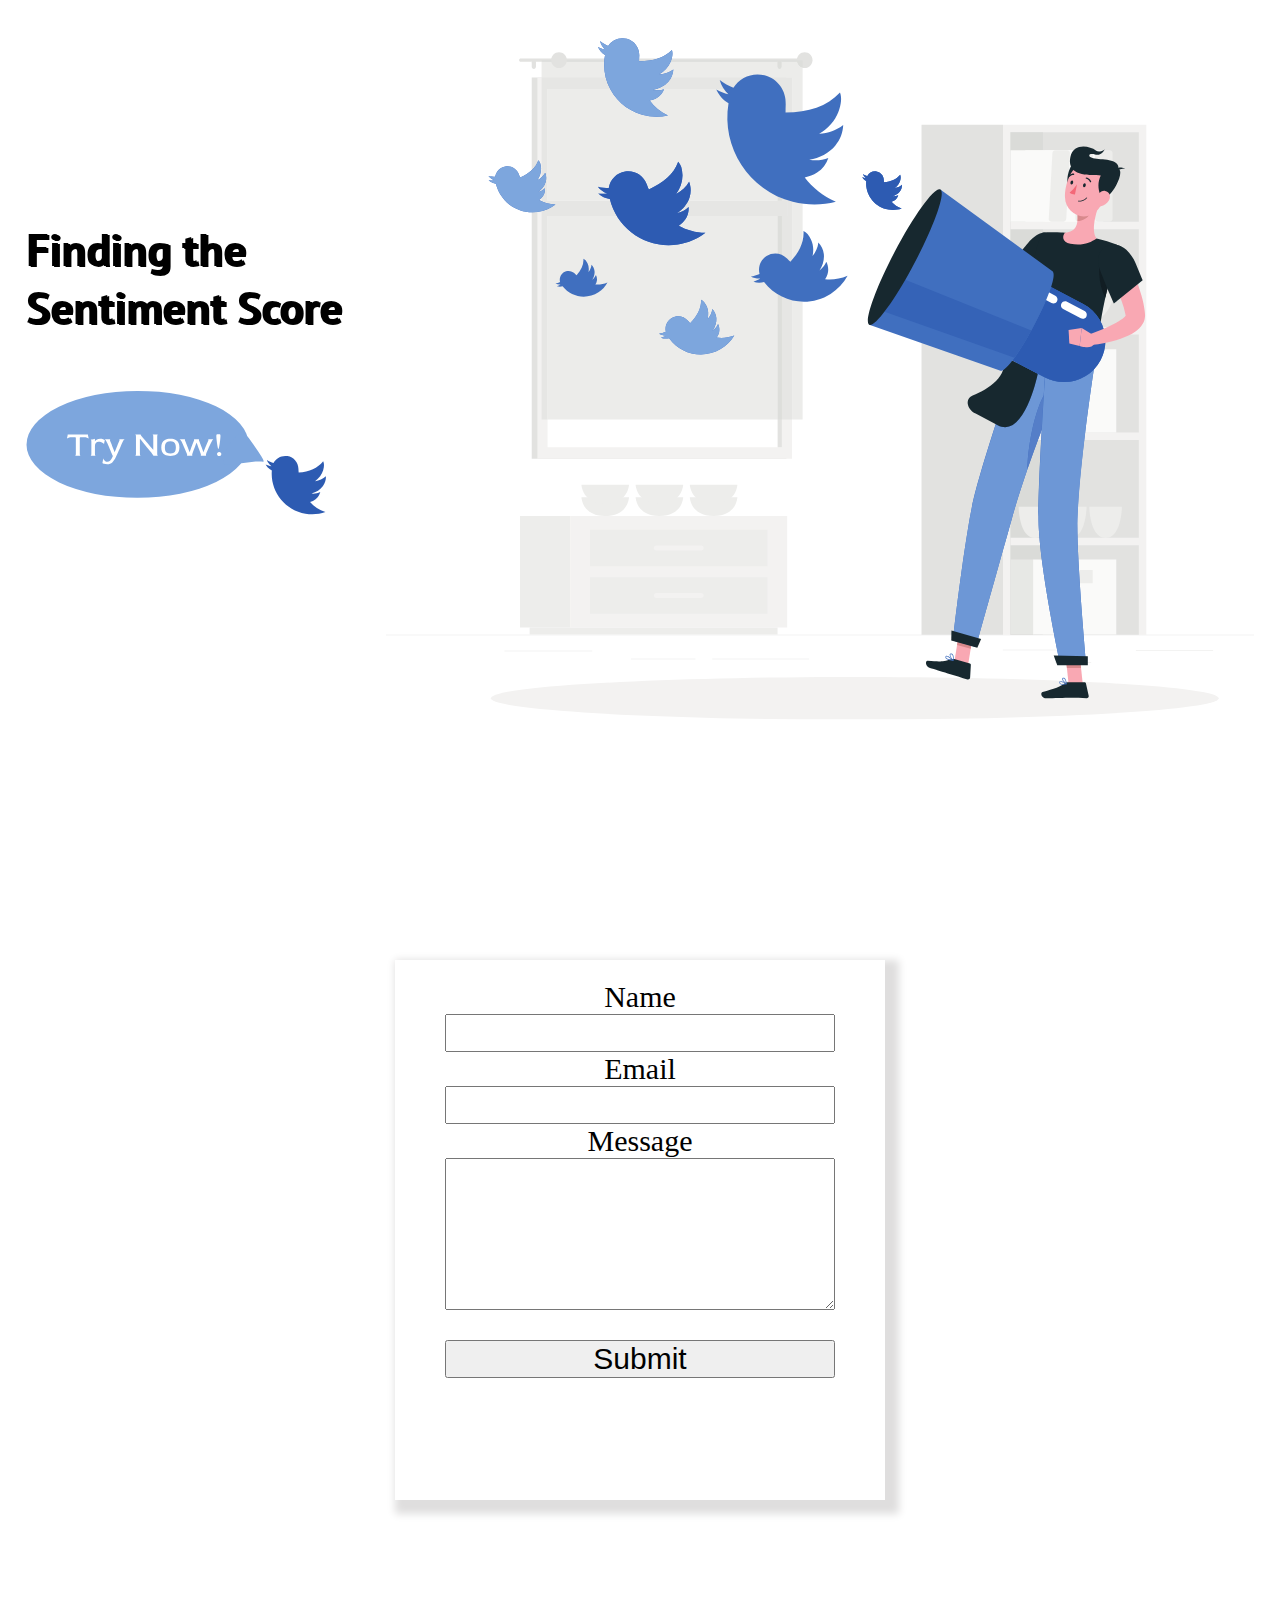
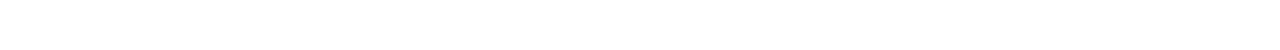
==== index.html @ 84ef39fa "first commit" ====
<!DOCTYPE html>
<html lang="en">
  <head>
    <!-- Required meta tags -->
    <meta charset="utf-8" />
    <meta name="viewport" content="width=device-width, initial-scale=1" />
    <link rel="stylesheet" href="/style.css" />
    <link rel="preconnect" href="https://fonts.googleapis.com" />
    <link rel="preconnect" href="https://fonts.gstatic.com" crossorigin />
    <link
      href="https://fonts.googleapis.com/css2?family=PT+Sans:wght@700&display=swap"
      rel="stylesheet"
    />
    <link href="https://unpkg.com/aos@2.3.1/dist/aos.css" rel="stylesheet" />
    <title>Tweetys</title>
  </head>
  <body>
    <section class="hero">
      <main>
        <h1 data-aos="fade-down" data-aos-duration="2000">
          Finding the <br />
          Sentiment Score
        </h1>
        
         <a href="#second"> <img data-aos="fade-down-left" class="try" data-aos-duration="3000" src="/img/Group 3.svg" alt="" /></a>
        
      </main>
      <main-img data-aos="fade-left"  data-aos-duration="2000">
        <img src="/img/Hero-1.svg" alt="" />
      </main-img>
    </section>

    <section class="form-section" id="second">
     <div class="block">
      <form name="contact" method="POST" data-netlify="true">
        <label for="name">Name</label>
        <input type="text" id="name" name="name" required>
        <label for="email">Email</label>
        <input type="email" name="email" id="email" required>
        <label for="message">Message</label>
        <textarea name="message" id="message" cols="30" rows="10"></textarea>
        <button type="submit">Submit</button>
    </form>
     </div>
      
  </section>

  </body>
  <script src="https://unpkg.com/aos@2.3.1/dist/aos.js"></script>
  <script>
    AOS.init();
  </script>
</html>
---- style.css ----
*{
    margin: 0;
    padding: 0;
    box-sizing: border-box;
}
html{
    font-size: 62.5%;
    scroll-behavior: smooth;
}

h1{
    font-size: 4.5rem;
    text-shadow: 1px 1px;
    font-family: 'PT Sans', sans-serif;
    text-shadow: 2px 0.5px;
    
}
.hero{

    min-height: 90vh;
    padding: 2rem;
    display: flex;
    justify-content: space-around;


}
main{
    margin-top: 20rem;
}
.try{
    margin-top: 2rem;
    border: none;
    font-size: 2.6rem;
    cursor: pointer;
  
}

.form-section{
   
 
 
min-height: 60vh;    
    margin: 15rem 15rem;
   display: flex;
   justify-content: center;
  

}
.block{
    box-shadow: 7px 7px 8px 7px #dfdede;
    
}
.form-section form{
    
    display: flex;
    flex-direction: column;
    justify-content:space-evenly;
    padding: 2rem 5rem;
    border-radius: 6rem;

   
    
}
.form-section label,input,button{
    
            font-size: 3rem;
            text-align: center;
}
.form-section button{
    margin-top: 3rem;
    
}
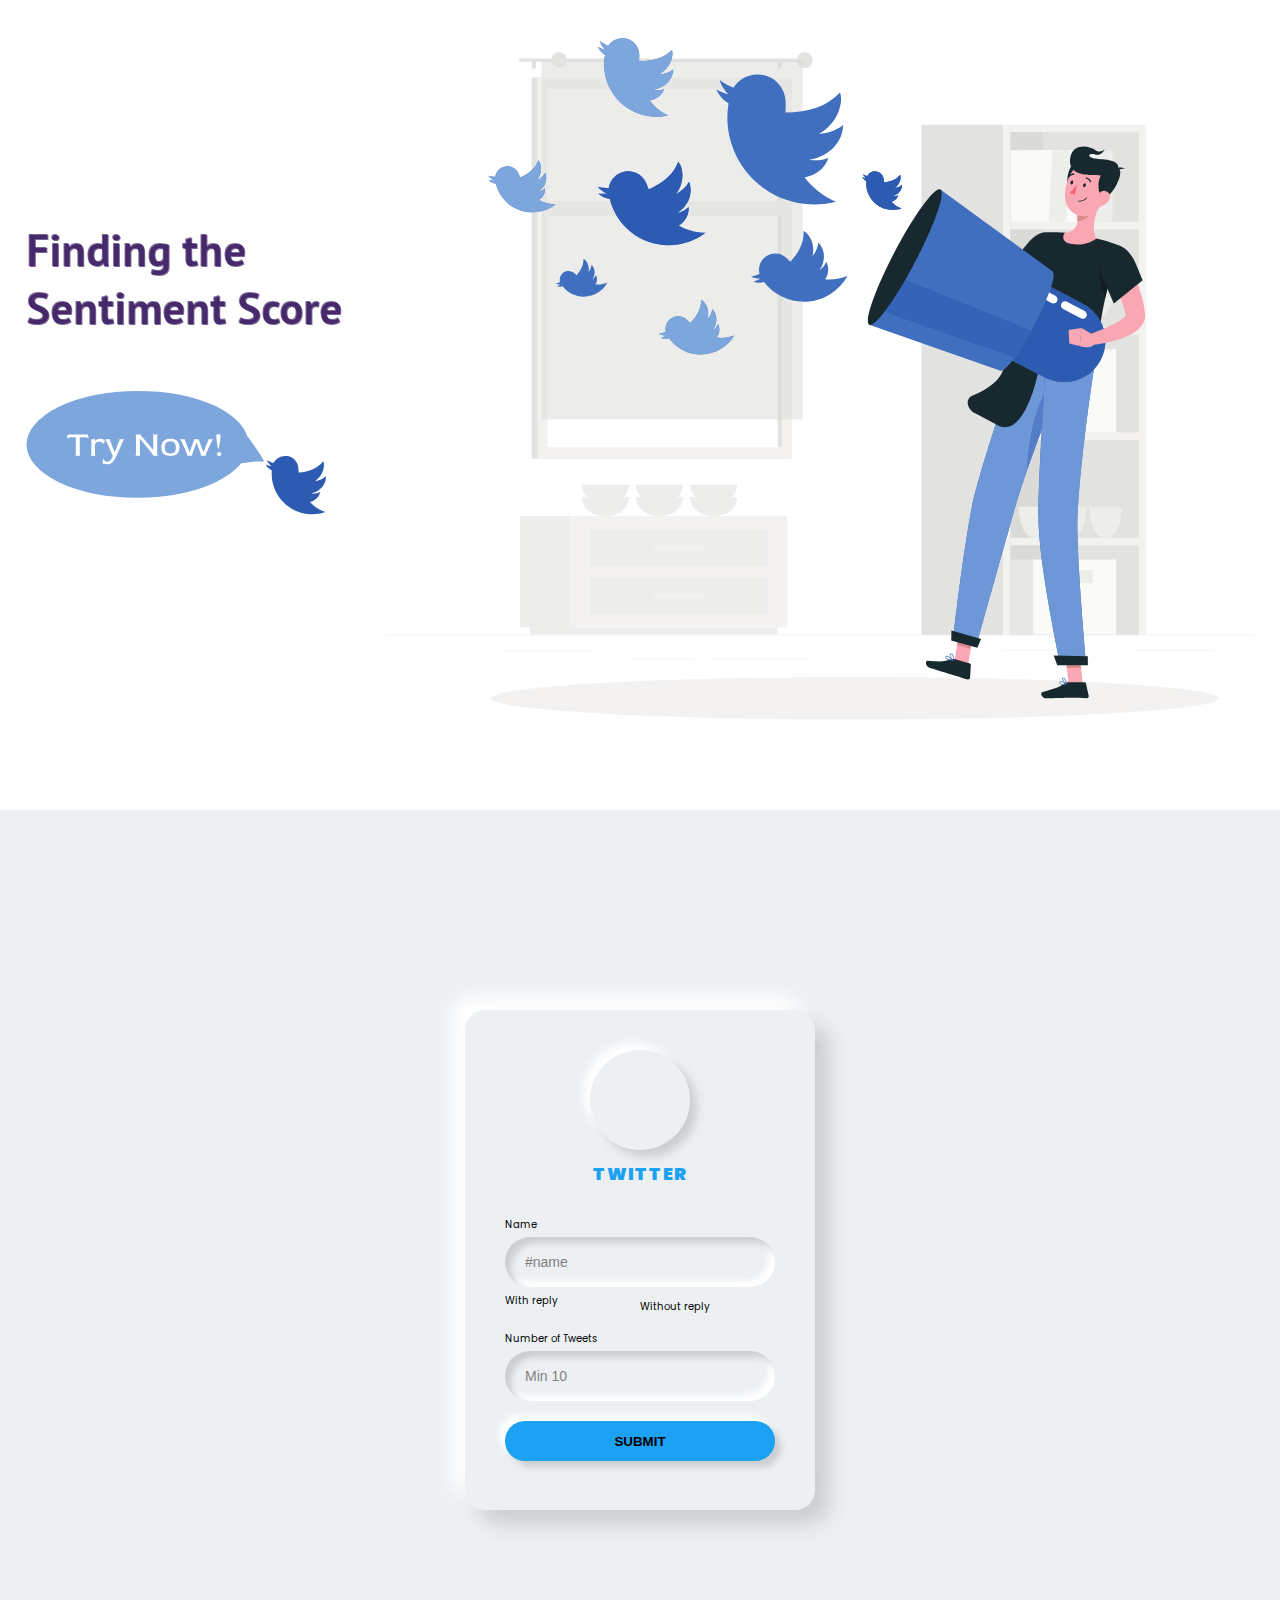
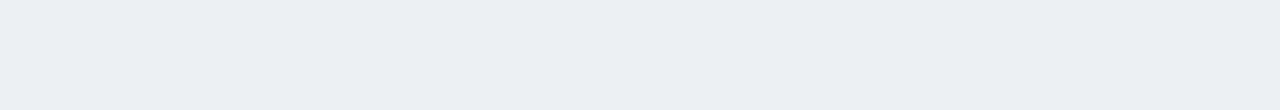
==== commit 012d78b3: "form" ====
--- a/index.html
+++ b/index.html
@@ -22,7 +22,7 @@
           Sentiment Score
         </h1>
         
-         <a href="#second"> <img data-aos="fade-down-left" class="try" data-aos-duration="3000" src="/img/Group 3.svg" alt="" /></a>
+         <a href="/form.html"> <img data-aos="fade-down-left" class="try" data-aos-duration="3000" src="/img/Group 3.svg" alt="" /></a>
         
       </main>
       <main-img data-aos="fade-left"  data-aos-duration="2000">
@@ -31,17 +31,30 @@
     </section>
 
     <section class="form-section" id="second">
-     <div class="block">
-      <form name="contact" method="POST" data-netlify="true">
-        <label for="name">Name</label>
-        <input type="text" id="name" name="name" required>
-        <label for="email">Email</label>
-        <input type="email" name="email" id="email" required>
-        <label for="message">Message</label>
-        <textarea name="message" id="message" cols="30" rows="10"></textarea>
-        <button type="submit">Submit</button>
-    </form>
-     </div>
+    <div class="body1">
+      <div class="container">
+        <div class="brand-logo"></div>
+        <div class="brand-title">TWITTER</div>
+        <div class="inputs">
+          <label>Name</label>
+          <input type="email" placeholder="#name" />
+
+         <div class="check">
+          <label for="check1"> With reply</label>
+          <div class="check1"></div>
+
+          <label for="check2"> Without reply</label>
+          <div class="check2"></div>
+         </div>
+    
+          <label>Number of Tweets</label>
+          <input type="password" placeholder="Min 10" />
+          
+          <button type="submit">SUBMIT</button>
+        </div>
+        
+      </div> 
+    </div>
       
   </section>
 
@@ -51,3 +64,19 @@
     AOS.init();
   </script>
 </html>
+
+
+
+
+<!-- 
+<div class="block">
+  <form name="contact" method="POST" data-netlify="true">
+    <label for="name">Name</label>
+    <input type="text" id="name" name="name" required>
+    <label for="email">Email</label>
+    <input type="email" name="email" id="email" required>
+    <label for="message">Message</label>
+    <textarea name="message" id="message" cols="30" rows="10"></textarea>
+    <button type="submit">Submit</button>
+</form>
+ </div> -->--- a/style.css
+++ b/style.css
@@ -1,3 +1,5 @@
+@import url('https://fonts.googleapis.com/css2?family=Poppins:wght@400;900&display=swap');
+
 *{
     margin: 0;
     padding: 0;
@@ -12,7 +14,8 @@
     font-size: 4.5rem;
     text-shadow: 1px 1px;
     font-family: 'PT Sans', sans-serif;
-    text-shadow: 2px 0.5px;
+    text-shadow: 1px 0.5px;
+    color: rgba(37, 4, 80, 0.61);
     
 }
 .hero{
@@ -35,6 +38,115 @@
   
 }
 
+.body1{
+   
+        margin: 0;
+        width: 100vw;
+        height: 100vh;
+        background: #ecf0f3;
+        display: flex;
+        align-items: center;
+        text-align: center;
+        justify-content: center;
+        place-items: center;
+        overflow: hidden;
+        font-family: poppins;
+      
+      
+}
+.container {
+    position: relative;
+    width: 350px;
+    height: 500px;
+    border-radius: 20px;
+    padding: 40px;
+    box-sizing: border-box;
+    background: #ecf0f3;
+    box-shadow: 14px 14px 20px #cbced1, -14px -14px 20px white;
+  }
+  .brand-logo {
+    height: 100px;
+    width: 100px;
+    background: url("https://img.icons8.com/color/100/000000/twitter--v2.png");
+    margin: auto;
+    border-radius: 50%;
+    box-sizing: border-box;
+    box-shadow: 7px 7px 10px #cbced1, -7px -7px 10px white;
+  }
+  .brand-title {
+    margin-top: 10px;
+    font-weight: 900;
+    font-size: 1.8rem;
+    color: #1DA1F2;
+    letter-spacing: 1px;
+  }
+  .inputs {
+    text-align: left;
+    margin-top: 30px;
+  }
+  
+  label, input, button {
+    display: block;
+    width: 100%;
+    padding: 0;
+    border: none;
+    outline: none;
+    box-sizing: border-box;
+  }
+  
+  label {
+    margin-bottom: 4px;
+  }
+  
+  label:nth-of-type(2) {
+    margin-top: 12px;
+  }
+  
+  input::placeholder {
+    color: gray;
+  }
+  
+  input {
+    background: #ecf0f3;
+    padding: 10px;
+    padding-left: 20px;
+    height: 50px;
+    font-size: 14px;
+    border-radius: 50px;
+    box-shadow: inset 6px 6px 6px #cbced1, inset -6px -6px 6px white;
+  }
+  
+  button {
+    margin-top: 20px;
+    background: #1DA1F2;
+    height: 40px;
+    border-radius: 20px;
+    cursor: pointer;
+    font-weight: 900;
+    box-shadow: 6px 6px 6px #cbced1, -6px -6px 6px white;
+    transition: 0.5s;
+  }
+  
+  button:hover {
+    box-shadow: none;
+  }
+  .check{
+
+      display: flex;
+      align-items: center;
+      justify-content: center;
+  }
+  
+
+  
+
+  
+
+
+
+
+
+/* 
 .form-section{
    
  
@@ -69,4 +181,4 @@
 .form-section button{
     margin-top: 3rem;
     
-}
+} */
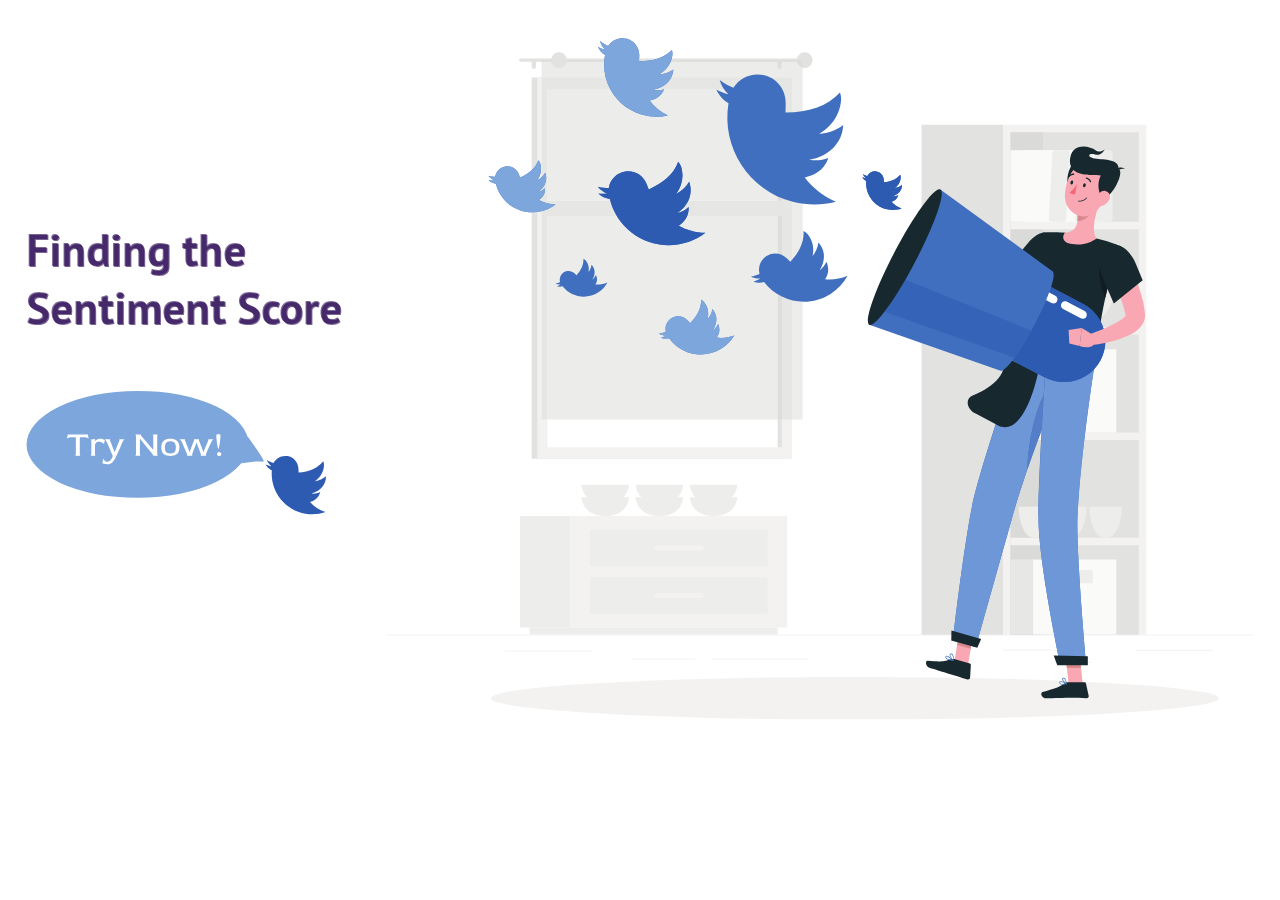
==== commit b38bb015: "form1" ====
--- a/index.html
+++ b/index.html
@@ -30,7 +30,7 @@
       </main-img>
     </section>
 
-    <section class="form-section" id="second">
+    <!-- <section class="form-section" id="second">
     <div class="body1">
       <div class="container">
         <div class="brand-logo"></div>
@@ -56,7 +56,7 @@
       </div> 
     </div>
       
-  </section>
+  </section> -->
 
   </body>
   <script src="https://unpkg.com/aos@2.3.1/dist/aos.js"></script>
